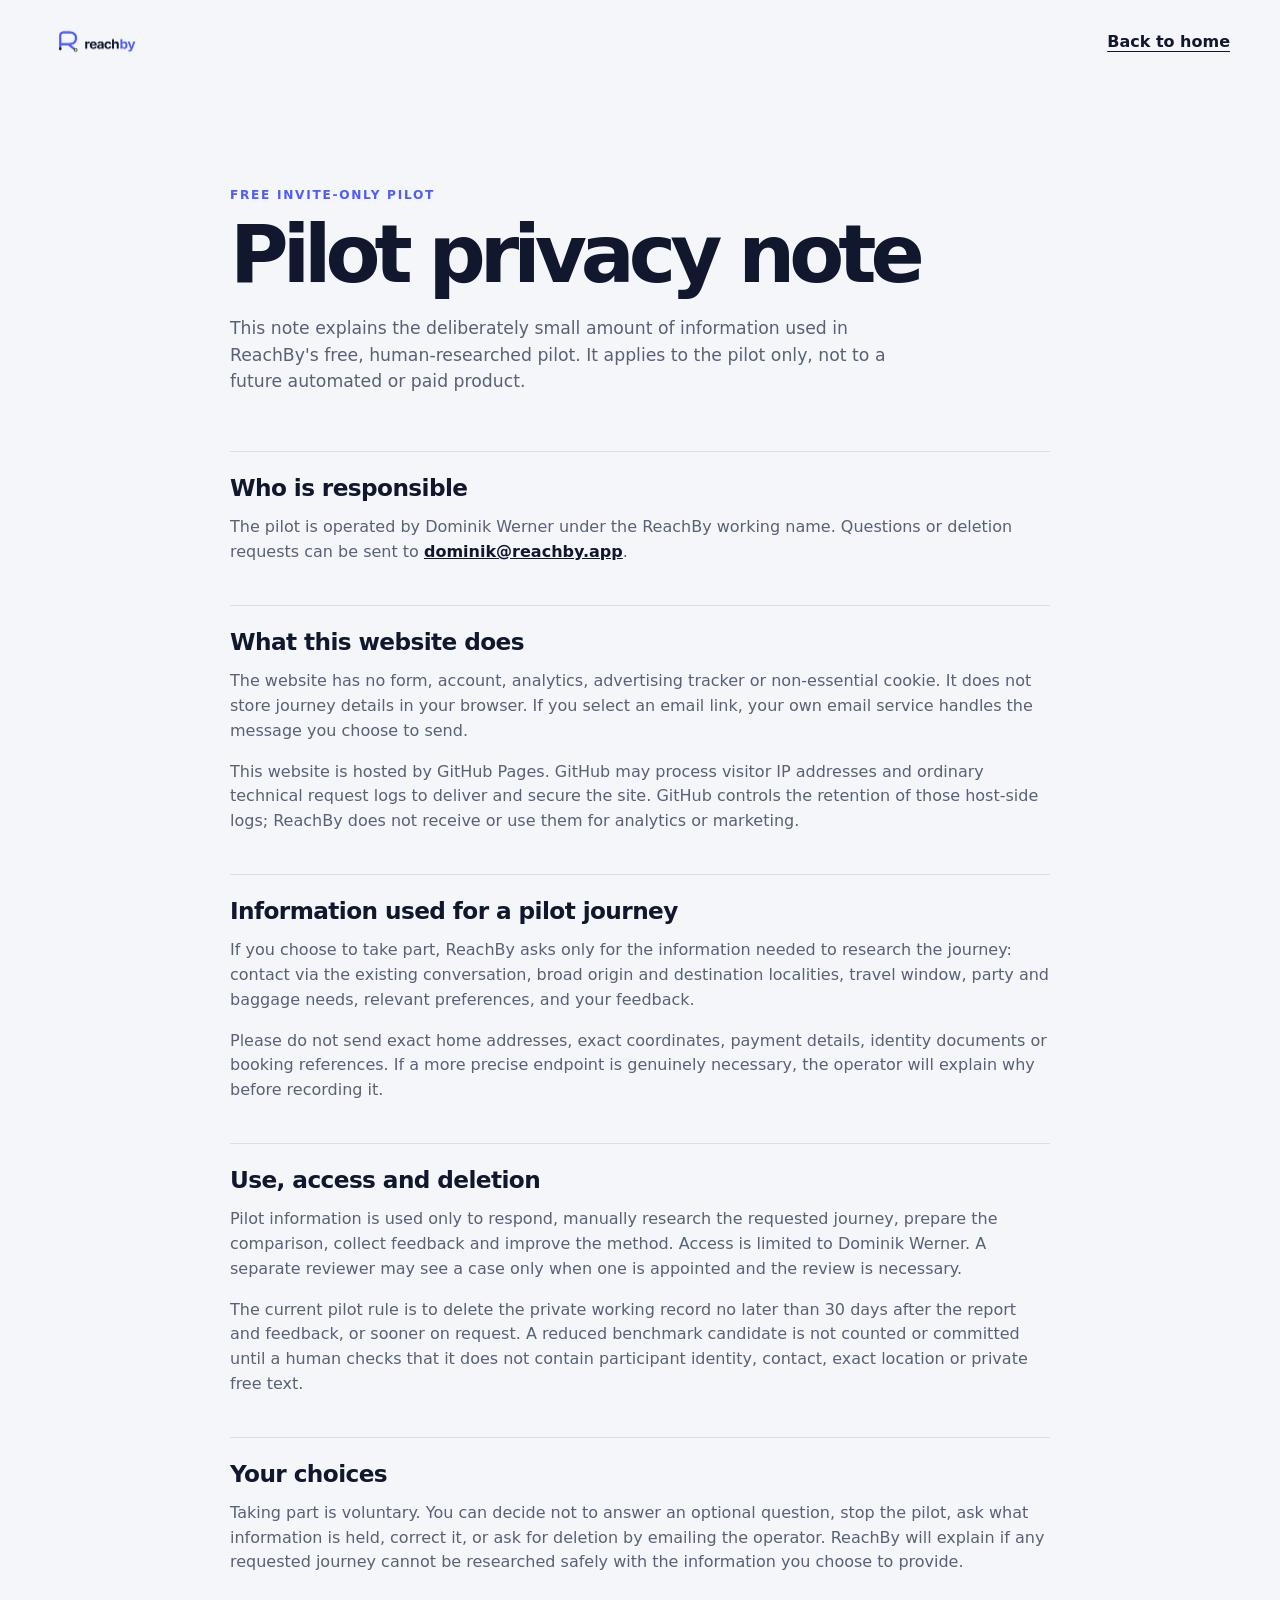
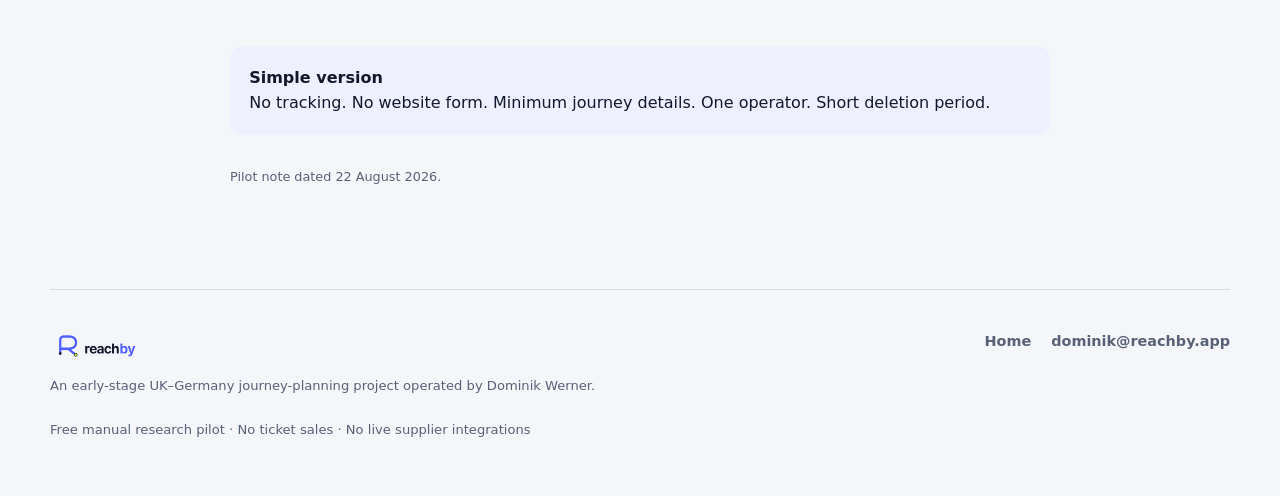
==== pilot-privacy.html @ 343c4ce2 "feat: publish ReachBy Human Proof landing page Source: ReachBy 2614a1b" ====
<!doctype html>
<html lang="en-GB">
  <head>
    <meta charset="utf-8">
    <meta name="viewport" content="width=device-width, initial-scale=1">
    <meta
      http-equiv="Content-Security-Policy"
      content="default-src 'self'; connect-src 'none'; img-src 'self' data:; object-src 'none'; script-src 'none'; style-src 'self'; base-uri 'none'; form-action 'none'"
    >
    <meta name="referrer" content="no-referrer">
    <meta name="description" content="How the free ReachBy Human Proof pilot handles information.">
    <title>Pilot privacy — ReachBy</title>
    <link rel="stylesheet" href="styles.css">
  </head>
  <body>
    <a class="skip-link" href="#main-content">Skip to content</a>
    <header class="site-header simple-header">
      <a class="brand-logo" href="index.html" aria-label="ReachBy home">
        <img src="assets/reachby-logo-primary.png" width="240" height="52" alt="ReachBy">
      </a>
      <a class="text-link" href="index.html">Back to home</a>
    </header>

    <main class="legal-page" id="main-content">
      <p class="eyebrow">Free invite-only pilot</p>
      <h1>Pilot privacy note</h1>
      <p class="legal-lede">
        This note explains the deliberately small amount of information used in
        ReachBy's free, human-researched pilot. It applies to the pilot only,
        not to a future automated or paid product.
      </p>

      <section>
        <h2>Who is responsible</h2>
        <p>
          The pilot is operated by Dominik Werner under the ReachBy working
          name. Questions or deletion requests can be sent to
          <a href="mailto:dominik@reachby.app">dominik@reachby.app</a>.
        </p>
      </section>

      <section>
        <h2>What this website does</h2>
        <p>
          The website has no form, account, analytics, advertising tracker or
          non-essential cookie. It does not store journey details in your
          browser. If you select an email link, your own email service handles
          the message you choose to send.
        </p>
        <p>
          This website is hosted by GitHub Pages. GitHub may process visitor IP
          addresses and ordinary technical request logs to deliver and secure
          the site. GitHub controls the retention of those host-side logs;
          ReachBy does not receive or use them for analytics or marketing.
        </p>
      </section>

      <section>
        <h2>Information used for a pilot journey</h2>
        <p>
          If you choose to take part, ReachBy asks only for the information
          needed to research the journey: contact via the existing conversation,
          broad origin and destination localities, travel window, party and
          baggage needs, relevant preferences, and your feedback.
        </p>
        <p>
          Please do not send exact home addresses, exact coordinates, payment
          details, identity documents or booking references. If a more precise
          endpoint is genuinely necessary, the operator will explain why before
          recording it.
        </p>
      </section>

      <section>
        <h2>Use, access and deletion</h2>
        <p>
          Pilot information is used only to respond, manually research the
          requested journey, prepare the comparison, collect feedback and
          improve the method. Access is limited to Dominik Werner. A separate
          reviewer may see a case only when one is appointed and the review is
          necessary.
        </p>
        <p>
          The current pilot rule is to delete the private working record no
          later than 30 days after the report and feedback, or sooner on request.
          A reduced benchmark candidate is not counted or committed until a
          human checks that it does not contain participant identity, contact,
          exact location or private free text.
        </p>
      </section>

      <section>
        <h2>Your choices</h2>
        <p>
          Taking part is voluntary. You can decide not to answer an optional
          question, stop the pilot, ask what information is held, correct it, or
          ask for deletion by emailing the operator. ReachBy will explain if any
          requested journey cannot be researched safely with the information
          you choose to provide.
        </p>
      </section>

      <aside class="privacy-summary">
        <strong>Simple version</strong>
        <p>No tracking. No website form. Minimum journey details. One operator. Short deletion period.</p>
      </aside>

      <p class="updated-note">Pilot note dated 22 August 2026.</p>
    </main>

    <footer>
      <div>
        <a class="brand-logo footer-logo" href="index.html" aria-label="ReachBy home">
          <img src="assets/reachby-logo-primary.png" width="240" height="52" alt="ReachBy">
        </a>
        <p>An early-stage UK–Germany journey-planning project operated by Dominik Werner.</p>
      </div>
      <div class="footer-links">
        <a href="index.html">Home</a>
        <a href="mailto:dominik@reachby.app">dominik@reachby.app</a>
      </div>
      <p class="footer-boundary">Free manual research pilot · No ticket sales · No live supplier integrations</p>
    </footer>
  </body>
</html>
---- styles.css ----
:root {
  color-scheme: light;
  --ink: #11182d;
  --muted: #596176;
  --paper: #ffffff;
  --canvas: #f4f6fa;
  --line: #d9deea;
  --cobalt: #4c5cff;
  --route-ink: #11182d;
  --cobalt-soft: #eef0ff;
  --lime: #c9f23b;
  --coral: #ff6d5f;
  --white: #ffffff;
  --shadow: 0 24px 60px rgba(17, 24, 45, 0.1);
}

* {
  box-sizing: border-box;
}

html {
  scroll-behavior: smooth;
}

body {
  margin: 0;
  color: var(--ink);
  background: var(--canvas);
  font-family: Inter, ui-sans-serif, system-ui, -apple-system, BlinkMacSystemFont, "Segoe UI", sans-serif;
  line-height: 1.55;
}

a {
  color: inherit;
}

.skip-link {
  position: fixed;
  z-index: 100;
  top: 0.75rem;
  left: 0.75rem;
  padding: 0.75rem 1rem;
  color: var(--white);
  background: var(--ink);
  border-radius: 0.5rem;
  transform: translateY(-180%);
}

.skip-link:focus {
  transform: translateY(0);
}

a:focus-visible {
  outline: 3px solid var(--lime);
  outline-offset: 4px;
}

.site-header,
main,
footer {
  width: min(1180px, calc(100% - 2rem));
  margin-inline: auto;
}

.site-header {
  display: grid;
  grid-template-columns: 1fr auto 1fr;
  gap: 1.5rem;
  align-items: center;
  min-height: 84px;
}

.site-header nav {
  display: flex;
  gap: 1.5rem;
  align-items: center;
}

.site-header nav a,
.footer-links a {
  color: var(--muted);
  font-size: 0.9rem;
  font-weight: 700;
  text-decoration: none;
}

.site-header nav a:hover,
.footer-links a:hover,
.text-link:hover {
  color: var(--cobalt);
}

.site-header > .button {
  justify-self: end;
}

.simple-header {
  grid-template-columns: 1fr auto;
}

.brand-logo {
  display: block;
  width: 150px;
  min-width: 96px;
  line-height: 0;
}

.brand-logo img {
  display: block;
  width: 100%;
  height: auto;
}

.hero {
  position: relative;
  display: grid;
  grid-template-columns: minmax(0, 1.3fr) minmax(340px, 0.8fr);
  gap: clamp(2rem, 6vw, 5rem);
  align-items: center;
  min-height: 660px;
  padding: clamp(3rem, 7vw, 6.5rem) clamp(1.4rem, 5vw, 5rem);
  overflow: hidden;
  background:
    radial-gradient(circle at 96% 8%, rgba(201, 242, 59, 0.3), transparent 19rem),
    var(--paper);
  border: 1px solid rgba(89, 97, 118, 0.2);
  border-radius: 34px;
  box-shadow: var(--shadow);
}

.hero::before {
  position: absolute;
  top: -7rem;
  left: -7rem;
  width: 16rem;
  height: 16rem;
  content: "";
  background: var(--cobalt-soft);
  border-radius: 50%;
  opacity: 0.55;
}

.hero-copy {
  position: relative;
  z-index: 1;
}

.eyebrow {
  margin: 0 0 0.75rem;
  color: var(--cobalt);
  font-size: 0.76rem;
  font-weight: 900;
  letter-spacing: 0.14em;
  text-transform: uppercase;
}

h1,
h2,
h3,
p {
  margin-top: 0;
}

h1 {
  max-width: 780px;
  margin-bottom: 1.4rem;
  font-size: clamp(3.2rem, 7vw, 4.5rem);
  line-height: 0.94;
  letter-spacing: -0.075em;
}

.hero-highlight {
  color: var(--cobalt);
}

h2 {
  margin-bottom: 1rem;
  font-size: clamp(2rem, 4.8vw, 4rem);
  line-height: 1;
  letter-spacing: -0.055em;
}

h3 {
  margin-bottom: 0.5rem;
  font-size: 1.1rem;
  line-height: 1.25;
}

.hero-lede,
.section-heading > p:last-child,
.legal-lede {
  color: var(--muted);
  font-size: 1.08rem;
}

.hero-lede {
  max-width: 720px;
  margin-bottom: 1.8rem;
}

.hero-actions {
  display: flex;
  flex-wrap: wrap;
  gap: 1.2rem;
  align-items: center;
}

.button {
  display: inline-flex;
  min-height: 50px;
  align-items: center;
  justify-content: center;
  padding: 0.8rem 1.2rem;
  border: 1px solid transparent;
  border-radius: 0.7rem;
  font-weight: 850;
  text-decoration: none;
}

.button-small {
  min-height: 42px;
  padding: 0.6rem 0.85rem;
  color: var(--route-ink);
  background: var(--cobalt-soft);
}

.button-primary {
  color: var(--white);
  background: var(--cobalt);
  box-shadow: 0 10px 22px rgba(76, 92, 255, 0.2);
}

.button-primary:hover {
  background: var(--route-ink);
}

.button-light {
  color: var(--route-ink);
  background: var(--white);
}

.text-link {
  color: var(--route-ink);
  font-weight: 850;
  text-underline-offset: 0.25rem;
}

.trust-line {
  margin: 1.4rem 0 0;
  color: var(--muted);
  font-size: 0.84rem;
}

.journey-card {
  position: relative;
  z-index: 1;
  padding: 1.5rem;
  background: var(--white);
  border: 1px solid var(--line);
  border-radius: 1.5rem;
  box-shadow: 0 20px 50px rgba(17, 24, 45, 0.12);
}

.card-topline {
  display: flex;
  justify-content: space-between;
  gap: 1rem;
  margin-bottom: 2.4rem;
  color: var(--cobalt);
  font-size: 0.68rem;
  font-weight: 850;
  letter-spacing: 0.08em;
  text-transform: uppercase;
}

.route-label {
  margin-bottom: 0.35rem;
  font-weight: 850;
}

.align-right {
  text-align: right;
}

.route-map {
  position: relative;
  height: 86px;
  margin: 0 0.4rem 0.35rem;
}

.route-node,
.route-segment {
  position: absolute;
  display: block;
}

.route-node {
  z-index: 2;
  width: 14px;
  height: 14px;
  border-radius: 50%;
}

.origin-node {
  bottom: 6px;
  left: 0;
  background: var(--cobalt);
}

.transfer-node {
  bottom: 43px;
  left: 47%;
  background: var(--ink);
  border: 3px solid var(--lime);
}

.arrival-node {
  top: 0;
  right: 0;
  background: var(--paper);
  border: 3px solid var(--ink);
}

.route-segment {
  z-index: 1;
  background: var(--lime);
}

.segment-one {
  bottom: 11px;
  left: 10px;
  width: 25%;
  height: 4px;
}

.segment-two {
  bottom: 11px;
  left: 25%;
  width: 4px;
  height: 38px;
}

.segment-three {
  bottom: 45px;
  left: 25%;
  width: 23%;
  height: 4px;
}

.segment-four {
  bottom: 45px;
  left: 48%;
  width: 31%;
  height: 4px;
}

.segment-five {
  right: 5px;
  bottom: 45px;
  width: 4px;
  height: 39px;
}

.option-preview {
  display: flex;
  gap: 1rem;
  align-items: center;
  justify-content: space-between;
  margin-top: 0.75rem;
  padding: 1rem;
  background: var(--canvas);
  border: 1px solid transparent;
  border-radius: 0.65rem;
}

.recommended-preview {
  background: rgba(201, 242, 59, 0.22);
  border-color: var(--lime);
}

.option-preview strong,
.option-preview span {
  display: block;
}

.option-preview div span,
.preview-note {
  color: var(--muted);
  font-size: 0.75rem;
}

.example-value {
  flex: 0 0 auto;
  font-size: 0.7rem;
  font-weight: 850;
  text-transform: uppercase;
}

.preview-note {
  margin: 1rem 0 0;
}

.problem-strip {
  display: grid;
  grid-template-columns: 1.4fr 0.7fr;
  gap: 2rem;
  align-items: center;
  margin: 1.2rem 0;
  padding: 1.5rem clamp(1.2rem, 4vw, 3rem);
  color: var(--white);
  background: var(--ink);
  border: 1px solid var(--ink);
  border-radius: 0.8rem;
}

.problem-strip p,
.problem-strip strong {
  margin: 0;
}

.problem-strip strong {
  color: var(--lime);
  text-align: right;
}

.section {
  padding: clamp(4.5rem, 10vw, 8rem) clamp(0.4rem, 4vw, 3rem);
}

.section-heading {
  max-width: 660px;
}

.narrow-heading {
  max-width: 780px;
  margin-bottom: 3rem;
}

.steps {
  display: grid;
  grid-template-columns: repeat(3, 1fr);
  gap: 1rem;
  margin: 0;
  padding: 0;
  list-style: none;
}

.steps li {
  min-height: 250px;
  padding: 1.5rem;
  background: var(--paper);
  border: 1px solid var(--line);
  border-radius: 1.5rem;
}

.steps li:nth-child(2) {
  transform: translateY(1.5rem);
}

.steps p,
.faq-grid p {
  margin-bottom: 0;
  color: var(--muted);
}

.step-number {
  display: block;
  margin-bottom: 3.5rem;
  color: var(--cobalt);
  font-size: 0.78rem;
  font-weight: 900;
}

.split-section {
  display: grid;
  grid-template-columns: minmax(280px, 0.8fr) minmax(0, 1.2fr);
  gap: clamp(2rem, 7vw, 6rem);
  align-items: start;
}

.feature-grid {
  display: grid;
  grid-template-columns: repeat(2, 1fr);
  gap: 0.75rem;
  margin: 0;
  padding: 0;
  list-style: none;
}

.feature-grid li {
  display: grid;
  grid-template-columns: 2.3rem 1fr;
  column-gap: 0.7rem;
  align-items: start;
  padding: 1.1rem;
  background: var(--paper);
  border: 1px solid var(--line);
  border-radius: 1.5rem;
}

.feature-grid li > span {
  display: grid;
  grid-row: 1 / 3;
  width: 2.3rem;
  height: 2.3rem;
  place-items: center;
  color: var(--route-ink);
  background: var(--cobalt-soft);
  border-radius: 50%;
  font-weight: 900;
}

.feature-grid strong,
.feature-grid small {
  display: block;
}

.feature-grid small {
  margin-top: 0.25rem;
  color: var(--muted);
  font-size: 0.78rem;
}

.pilot-callout {
  display: grid;
  grid-template-columns: 1.2fr 0.8fr;
  gap: 2rem;
  align-items: center;
  padding: clamp(2rem, 6vw, 5rem);
  color: var(--white);
  background:
    radial-gradient(circle at 90% 10%, rgba(201, 242, 59, 0.2), transparent 17rem),
    var(--route-ink);
  border-radius: 1.6rem;
}

.pilot-callout .eyebrow {
  color: var(--lime);
}

.pilot-callout p:last-child {
  max-width: 680px;
  margin-bottom: 0;
  color: var(--canvas);
}

.callout-action {
  display: grid;
  gap: 0.65rem;
  justify-items: end;
}

.callout-action span {
  color: var(--canvas);
  font-size: 0.83rem;
}

.faq-grid {
  display: grid;
  grid-template-columns: repeat(2, 1fr);
  gap: 2rem 3rem;
}

.faq-grid article {
  padding-top: 1.2rem;
  border-top: 1px solid var(--line);
}

footer {
  display: grid;
  grid-template-columns: 1fr auto;
  gap: 1.5rem 3rem;
  align-items: start;
  padding: 2.5rem 0 3.5rem;
  border-top: 1px solid var(--line);
}

.footer-wordmark {
  margin-bottom: 0.5rem;
}

.footer-logo {
  margin-bottom: 0.8rem;
}

footer p {
  margin-bottom: 0;
  color: var(--muted);
  font-size: 0.82rem;
}

.footer-links {
  display: flex;
  gap: 1.25rem;
}

.footer-boundary {
  grid-column: 1 / -1;
}

.legal-page {
  max-width: 820px;
  padding: clamp(3rem, 8vw, 7rem) 0;
}

.legal-page h1 {
  font-size: clamp(3rem, 7vw, 5rem);
}

.legal-lede {
  max-width: 700px;
  margin-bottom: 3.5rem;
}

.legal-page section {
  padding: 1.5rem 0;
  border-top: 1px solid var(--line);
}

.legal-page section h2 {
  font-size: 1.45rem;
  letter-spacing: -0.025em;
}

.legal-page section p {
  color: var(--muted);
}

.legal-page section a {
  color: var(--route-ink);
  font-weight: 750;
}

.privacy-summary {
  margin: 2rem 0;
  padding: 1.2rem;
  background: var(--cobalt-soft);
  border-radius: 0.7rem;
}

.privacy-summary p,
.updated-note {
  margin-bottom: 0;
}

.updated-note {
  color: var(--muted);
  font-size: 0.8rem;
}

@media (max-width: 880px) {
  .site-header {
    grid-template-columns: 1fr auto;
  }

  .site-header nav {
    display: none;
  }

  .hero,
  .split-section,
  .pilot-callout {
    grid-template-columns: 1fr;
  }

  .hero {
    min-height: auto;
  }

  .journey-card {
    transform: none;
  }

  .problem-strip,
  .steps {
    grid-template-columns: 1fr;
  }

  .problem-strip strong {
    text-align: left;
  }

  .steps li:nth-child(2) {
    transform: none;
  }

  .callout-action {
    justify-items: start;
  }
}

@media (max-width: 580px) {
  .site-header,
  main,
  footer {
    width: min(100% - 1rem, 1180px);
  }

  .site-header > .button {
    display: none;
  }

  .site-header {
    grid-template-columns: 1fr auto;
  }

  .hero {
    padding-inline: 1.15rem;
    border-radius: 1.3rem;
  }

  h1 {
    font-size: 3.2rem;
  }

  .feature-grid,
  .faq-grid,
  footer {
    grid-template-columns: 1fr;
  }

  .footer-links,
  .footer-boundary {
    grid-column: 1;
  }

  .option-preview {
    align-items: flex-start;
    flex-direction: column;
  }
}

@media (prefers-reduced-motion: reduce) {
  html {
    scroll-behavior: auto;
  }
}
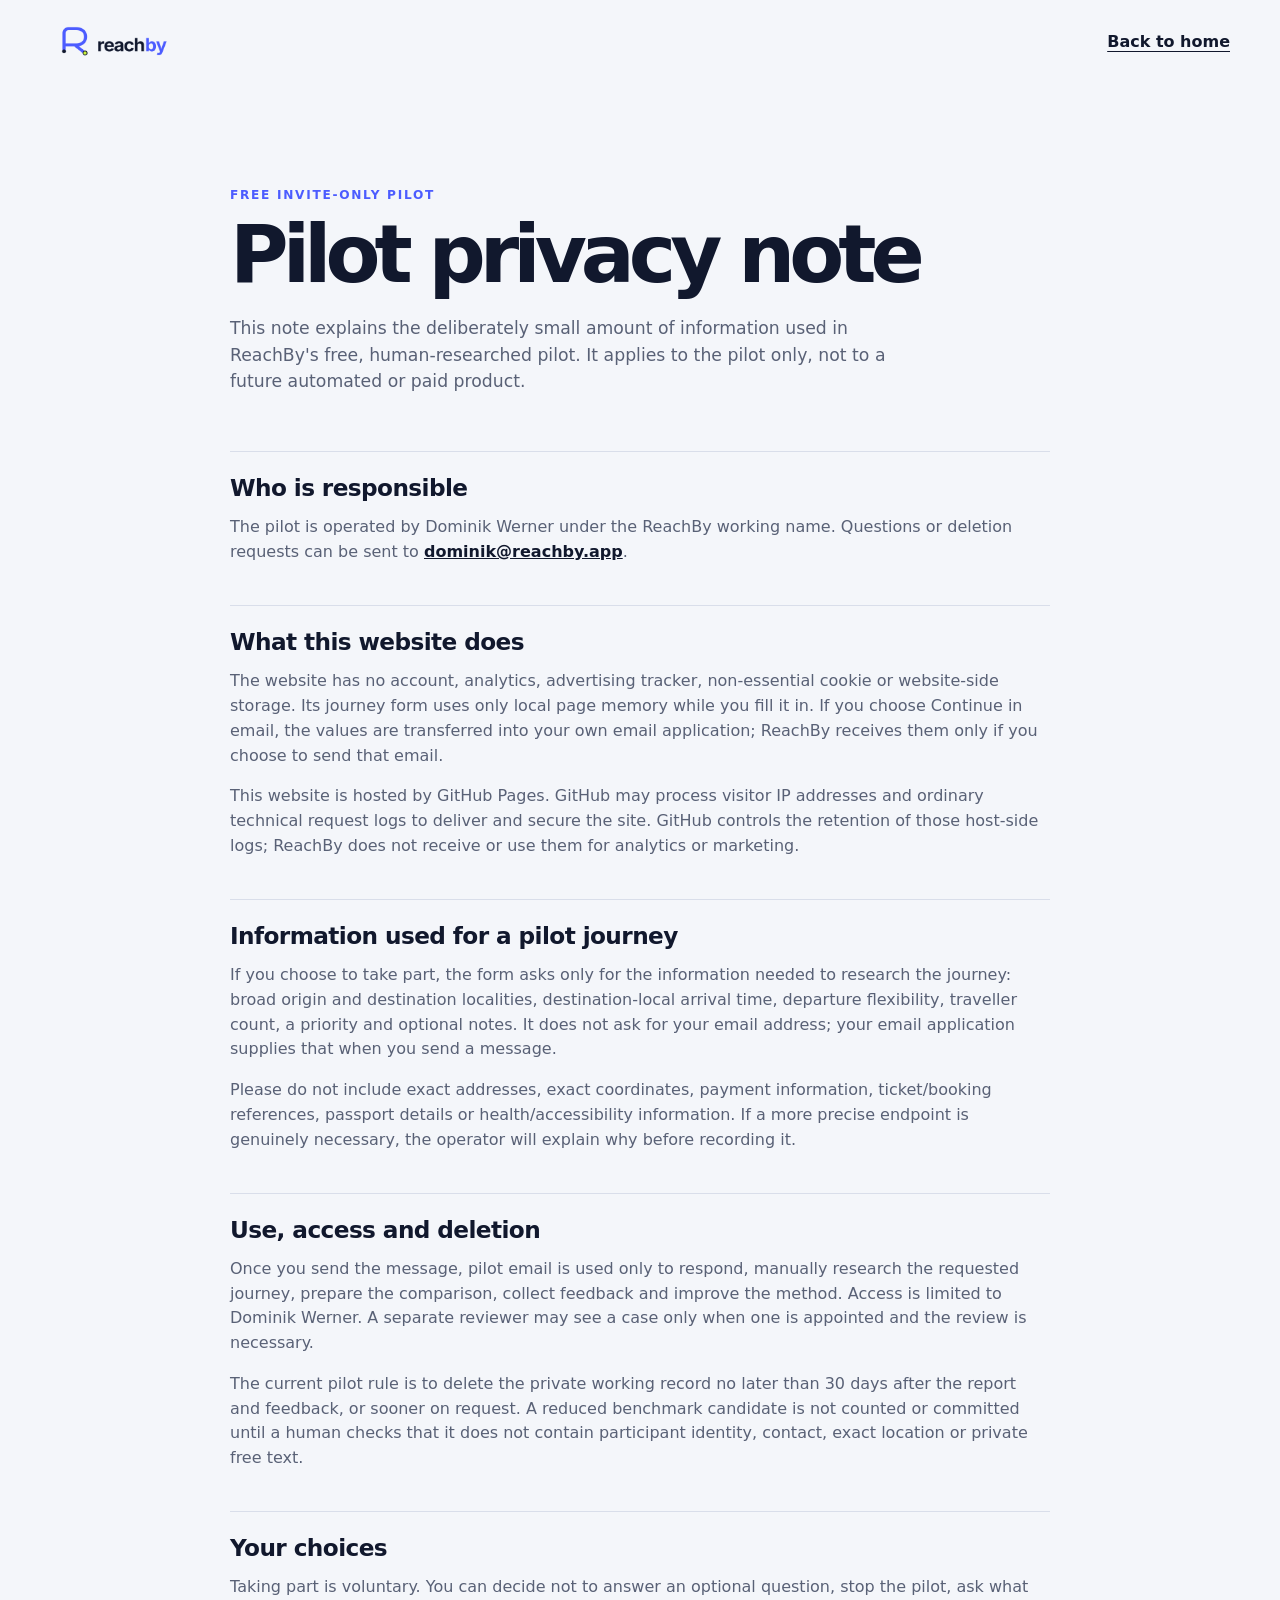
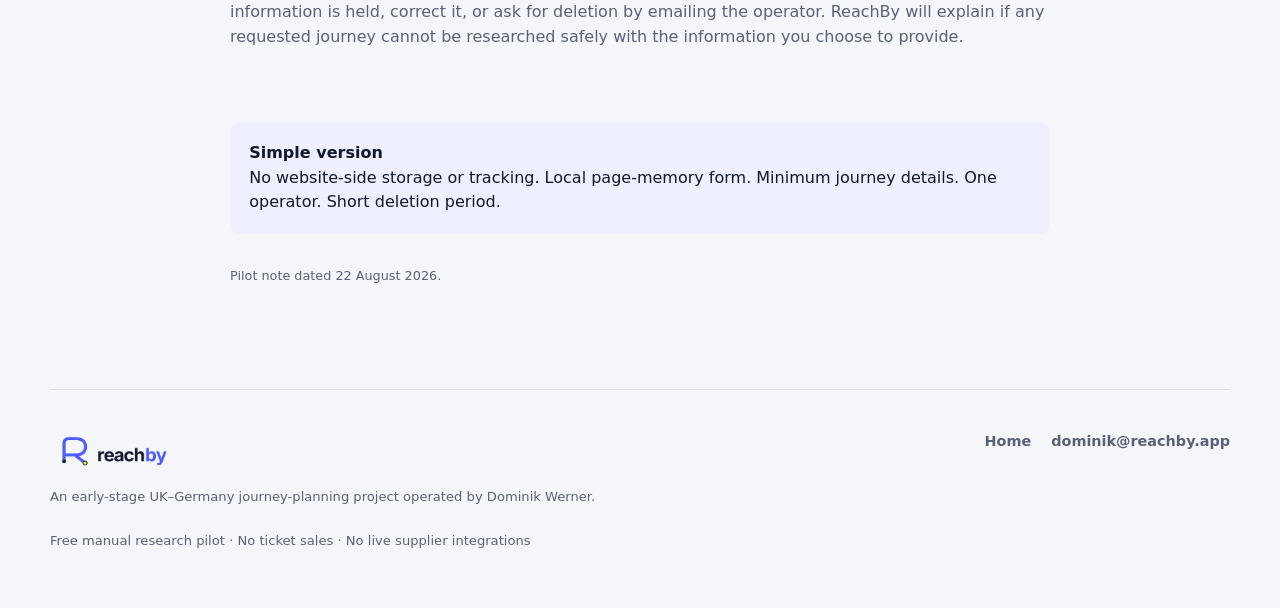
==== commit 181c8efb: "feat: add journey request form" ====
--- a/pilot-privacy.html
+++ b/pilot-privacy.html
@@ -42,10 +42,11 @@
       <section>
         <h2>What this website does</h2>
         <p>
-          The website has no form, account, analytics, advertising tracker or
-          non-essential cookie. It does not store journey details in your
-          browser. If you select an email link, your own email service handles
-          the message you choose to send.
+          The website has no account, analytics, advertising tracker,
+          non-essential cookie or website-side storage. Its journey form uses
+          only local page memory while you fill it in. If you choose Continue in
+          email, the values are transferred into your own email application;
+          ReachBy receives them only if you choose to send that email.
         </p>
         <p>
           This website is hosted by GitHub Pages. GitHub may process visitor IP
@@ -58,27 +59,30 @@
       <section>
         <h2>Information used for a pilot journey</h2>
         <p>
-          If you choose to take part, ReachBy asks only for the information
-          needed to research the journey: contact via the existing conversation,
-          broad origin and destination localities, travel window, party and
-          baggage needs, relevant preferences, and your feedback.
+          If you choose to take part, the form asks only for the information
+          needed to research the journey: broad origin and destination
+          localities, destination-local arrival time, departure flexibility,
+          traveller count, a priority and optional notes. It does not ask for
+          your email address; your email application supplies that when you
+          send a message.
         </p>
         <p>
-          Please do not send exact home addresses, exact coordinates, payment
-          details, identity documents or booking references. If a more precise
-          endpoint is genuinely necessary, the operator will explain why before
-          recording it.
+          Please do not include exact addresses, exact coordinates, payment
+          information, ticket/booking references, passport details or
+          health/accessibility information. If a more precise endpoint is
+          genuinely necessary, the operator will explain why before recording
+          it.
         </p>
       </section>
 
       <section>
         <h2>Use, access and deletion</h2>
         <p>
-          Pilot information is used only to respond, manually research the
-          requested journey, prepare the comparison, collect feedback and
-          improve the method. Access is limited to Dominik Werner. A separate
-          reviewer may see a case only when one is appointed and the review is
-          necessary.
+          Once you send the message, pilot email is used only to respond,
+          manually research the requested journey, prepare the comparison,
+          collect feedback and improve the method. Access is limited to Dominik
+          Werner. A separate reviewer may see a case only when one is appointed
+          and the review is necessary.
         </p>
         <p>
           The current pilot rule is to delete the private working record no
@@ -102,7 +106,7 @@
 
       <aside class="privacy-summary">
         <strong>Simple version</strong>
-        <p>No tracking. No website form. Minimum journey details. One operator. Short deletion period.</p>
+        <p>No website-side storage or tracking. Local page-memory form. Minimum journey details. One operator. Short deletion period.</p>
       </aside>
 
       <p class="updated-note">Pilot note dated 22 August 2026.</p>
--- a/styles.css
+++ b/styles.css
@@ -50,7 +50,8 @@
   transform: translateY(0);
 }
 
-a:focus-visible {
+a:focus-visible,
+button:focus-visible {
   outline: 3px solid var(--lime);
   outline-offset: 4px;
 }
@@ -98,9 +99,15 @@
   grid-template-columns: 1fr auto;
 }
 
+.brand-lockup {
+  display: grid;
+  gap: 0.3rem;
+  justify-items: start;
+}
+
 .brand-logo {
   display: block;
-  width: 150px;
+  width: 205px;
   min-width: 96px;
   line-height: 0;
 }
@@ -109,6 +116,14 @@
   display: block;
   width: 100%;
   height: auto;
+}
+
+.brand-caption {
+  color: var(--cobalt);
+  font-size: 0.68rem;
+  font-weight: 850;
+  letter-spacing: 0.1em;
+  text-transform: uppercase;
 }
 
 .hero {
@@ -198,6 +213,21 @@
   margin-bottom: 1.8rem;
 }
 
+.request-note {
+  max-width: 720px;
+  margin: -0.45rem 0 1.7rem;
+  padding: 0.75rem 0.9rem;
+  color: var(--ink);
+  background: var(--cobalt-soft);
+  border-left: 4px solid var(--cobalt);
+  border-radius: 0.55rem;
+  font-size: 0.87rem;
+}
+
+.request-note strong {
+  color: var(--cobalt);
+}
+
 .hero-actions {
   display: flex;
   flex-wrap: wrap;
@@ -251,9 +281,10 @@
   font-size: 0.84rem;
 }
 
-.journey-card {
+.story-card {
   position: relative;
   z-index: 1;
+  min-width: 0;
   padding: 1.5rem;
   background: var(--white);
   border: 1px solid var(--line);
@@ -265,7 +296,7 @@
   display: flex;
   justify-content: space-between;
   gap: 1rem;
-  margin-bottom: 2.4rem;
+  margin-bottom: 1.1rem;
   color: var(--cobalt);
   font-size: 0.68rem;
   font-weight: 850;
@@ -273,131 +304,121 @@
   text-transform: uppercase;
 }
 
-.route-label {
-  margin-bottom: 0.35rem;
-  font-weight: 850;
-}
-
-.align-right {
-  text-align: right;
-}
-
-.route-map {
-  position: relative;
-  height: 86px;
-  margin: 0 0.4rem 0.35rem;
-}
-
-.route-node,
-.route-segment {
-  position: absolute;
-  display: block;
-}
-
-.route-node {
-  z-index: 2;
-  width: 14px;
-  height: 14px;
-  border-radius: 50%;
-}
-
-.origin-node {
-  bottom: 6px;
-  left: 0;
-  background: var(--cobalt);
-}
-
-.transfer-node {
-  bottom: 43px;
-  left: 47%;
-  background: var(--ink);
-  border: 3px solid var(--lime);
-}
-
-.arrival-node {
-  top: 0;
-  right: 0;
-  background: var(--paper);
-  border: 3px solid var(--ink);
-}
-
-.route-segment {
-  z-index: 1;
-  background: var(--lime);
-}
-
-.segment-one {
-  bottom: 11px;
-  left: 10px;
-  width: 25%;
-  height: 4px;
-}
-
-.segment-two {
-  bottom: 11px;
-  left: 25%;
-  width: 4px;
-  height: 38px;
-}
-
-.segment-three {
-  bottom: 45px;
-  left: 25%;
-  width: 23%;
-  height: 4px;
-}
-
-.segment-four {
-  bottom: 45px;
-  left: 48%;
-  width: 31%;
-  height: 4px;
-}
-
-.segment-five {
-  right: 5px;
-  bottom: 45px;
-  width: 4px;
-  height: 39px;
-}
-
-.option-preview {
-  display: flex;
+.story-profile {
+  display: grid;
+  grid-template-columns: 5.8rem minmax(0, 1fr);
   gap: 1rem;
   align-items: center;
-  justify-content: space-between;
-  margin-top: 0.75rem;
-  padding: 1rem;
-  background: var(--canvas);
-  border: 1px solid transparent;
-  border-radius: 0.65rem;
-}
-
-.recommended-preview {
-  background: rgba(201, 242, 59, 0.22);
-  border-color: var(--lime);
-}
-
-.option-preview strong,
-.option-preview span {
+}
+
+.story-profile img {
   display: block;
-}
-
-.option-preview div span,
-.preview-note {
-  color: var(--muted);
-  font-size: 0.75rem;
-}
-
-.example-value {
-  flex: 0 0 auto;
+  width: 5.8rem;
+  height: 7rem;
+  object-fit: cover;
+  object-position: center 28%;
+  border-radius: 1rem;
+}
+
+.story-kicker,
+.story-context,
+.story-answer-label,
+.story-disclosure {
+  margin: 0;
+}
+
+.story-kicker,
+.story-answer-label {
+  color: var(--cobalt);
   font-size: 0.7rem;
-  font-weight: 850;
+  font-weight: 900;
+  letter-spacing: 0.08em;
   text-transform: uppercase;
 }
 
-.preview-note {
-  margin: 1rem 0 0;
+.story-profile h2 {
+  margin: 0.2rem 0 0.15rem;
+  font-size: clamp(1.45rem, 3vw, 2rem);
+  line-height: 1;
+  letter-spacing: -0.05em;
+}
+
+.story-context {
+  color: var(--muted);
+  font-size: 0.76rem;
+}
+
+.story-card blockquote {
+  margin: 1.25rem 0;
+  padding: 1rem 1.1rem;
+  color: var(--ink);
+  background: var(--cobalt-soft);
+  border-left: 4px solid var(--cobalt);
+  border-radius: 0.75rem;
+  font-size: 0.94rem;
+  font-weight: 750;
+  line-height: 1.45;
+}
+
+.story-answer {
+  padding-top: 1.1rem;
+  border-top: 1px solid var(--line);
+}
+
+.story-steps {
+  display: grid;
+  gap: 0.55rem;
+  margin: 0.8rem 0 1rem;
+  padding: 0;
+  list-style: none;
+}
+
+.story-steps li {
+  display: grid;
+  grid-template-columns: 1.75rem minmax(0, 1fr);
+  gap: 0.65rem;
+  align-items: start;
+  min-width: 0;
+}
+
+.story-steps li > span {
+  display: grid;
+  width: 1.7rem;
+  height: 1.7rem;
+  place-items: center;
+  color: var(--white);
+  background: var(--cobalt);
+  border-radius: 50%;
+  font-size: 0.64rem;
+  font-weight: 900;
+}
+
+.story-steps li:last-child > span {
+  color: var(--ink);
+  background: var(--lime);
+}
+
+.story-steps strong,
+.story-steps small {
+  display: block;
+}
+
+.story-steps strong {
+  font-size: 0.83rem;
+  line-height: 1.25;
+}
+
+.story-steps small {
+  margin-top: 0.1rem;
+  color: var(--muted);
+  font-size: 0.74rem;
+  line-height: 1.35;
+}
+
+.story-disclosure {
+  color: var(--muted);
+  font-size: 0.72rem;
+  line-height: 1.45;
 }
 
 .problem-strip {
@@ -423,6 +444,158 @@
   text-align: right;
 }
 
+.journey-request-section {
+  display: grid;
+  grid-template-columns: minmax(230px, 0.7fr) minmax(0, 1.3fr);
+  gap: clamp(2rem, 6vw, 5rem);
+  align-items: start;
+}
+
+.request-intro {
+  max-width: 430px;
+}
+
+.request-intro > p:not(.eyebrow):not(.request-note) {
+  color: var(--muted);
+}
+
+.request-note-light {
+  margin-top: 1.6rem;
+  background: var(--white);
+}
+
+.journey-form-card {
+  min-width: 0;
+  padding: clamp(1.2rem, 4vw, 2rem);
+  background: var(--paper);
+  border: 1px solid var(--line);
+  border-radius: 1.5rem;
+  box-shadow: 0 16px 40px rgba(17, 24, 45, 0.08);
+}
+
+.form-grid {
+  display: grid;
+  grid-template-columns: repeat(2, minmax(0, 1fr));
+  gap: 1.2rem 1rem;
+}
+
+.form-field,
+.form-consent {
+  min-width: 0;
+}
+
+.form-field-wide {
+  grid-column: 1 / -1;
+}
+
+.form-field label,
+.form-consent label {
+  display: block;
+  margin-bottom: 0.35rem;
+  font-size: 0.9rem;
+  font-weight: 850;
+}
+
+.form-field input,
+.form-field select,
+.form-field textarea {
+  display: block;
+  width: 100%;
+  max-width: 100%;
+  padding: 0.75rem 0.8rem;
+  color: var(--ink);
+  background: var(--white);
+  border: 1px solid #b9c0d1;
+  border-radius: 0.55rem;
+  font: inherit;
+  line-height: 1.35;
+}
+
+.form-field textarea {
+  min-height: 8rem;
+  resize: vertical;
+}
+
+.form-field input:focus,
+.form-field select:focus,
+.form-field textarea:focus {
+  border-color: var(--cobalt);
+  outline: 3px solid rgba(76, 92, 255, 0.2);
+  outline-offset: 1px;
+}
+
+.form-help,
+.form-note,
+.form-fallback,
+.noscript-note {
+  margin: 0.38rem 0 0;
+  color: var(--muted);
+  font-size: 0.76rem;
+  line-height: 1.45;
+}
+
+.form-consent {
+  display: grid;
+  grid-template-columns: auto minmax(0, 1fr);
+  column-gap: 0.65rem;
+  align-items: start;
+  margin-top: 1.5rem;
+  padding-top: 1.2rem;
+  border-top: 1px solid var(--line);
+}
+
+.form-consent input {
+  width: 1.15rem;
+  height: 1.15rem;
+  margin: 0.12rem 0 0;
+  accent-color: var(--cobalt);
+}
+
+.form-consent label {
+  margin: 0;
+  font-size: 0.84rem;
+  line-height: 1.4;
+}
+
+.form-consent .form-help {
+  grid-column: 2;
+}
+
+.form-status {
+  min-height: 1.45rem;
+  margin: 1.2rem 0 0;
+  color: var(--coral);
+  font-size: 0.82rem;
+  font-weight: 750;
+}
+
+.form-submit {
+  width: 100%;
+  border: 0;
+  cursor: pointer;
+  font: inherit;
+}
+
+.form-note,
+.form-fallback,
+.noscript-note {
+  overflow-wrap: anywhere;
+}
+
+.form-fallback a,
+.noscript-note a {
+  font-weight: 750;
+  text-underline-offset: 0.2rem;
+}
+
+.noscript-note {
+  margin-top: 1rem;
+  padding: 0.8rem;
+  color: var(--ink);
+  background: var(--cobalt-soft);
+  border-radius: 0.55rem;
+}
+
 .section {
   padding: clamp(4.5rem, 10vw, 8rem) clamp(0.4rem, 4vw, 3rem);
 }
@@ -659,7 +832,8 @@
 
   .hero,
   .split-section,
-  .pilot-callout {
+  .pilot-callout,
+  .journey-request-section {
     grid-template-columns: 1fr;
   }
 
@@ -667,7 +841,7 @@
     min-height: auto;
   }
 
-  .journey-card {
+  .story-card {
     transform: none;
   }
 
@@ -704,6 +878,14 @@
     grid-template-columns: 1fr auto;
   }
 
+  .brand-logo {
+    width: 174px;
+  }
+
+  .brand-caption {
+    font-size: 0.6rem;
+  }
+
   .hero {
     padding-inline: 1.15rem;
     border-radius: 1.3rem;
@@ -715,8 +897,13 @@
 
   .feature-grid,
   .faq-grid,
+  .form-grid,
   footer {
     grid-template-columns: 1fr;
+  }
+
+  .form-field-wide {
+    grid-column: auto;
   }
 
   .footer-links,
@@ -724,10 +911,6 @@
     grid-column: 1;
   }
 
-  .option-preview {
-    align-items: flex-start;
-    flex-direction: column;
-  }
 }
 
 @media (prefers-reduced-motion: reduce) {
